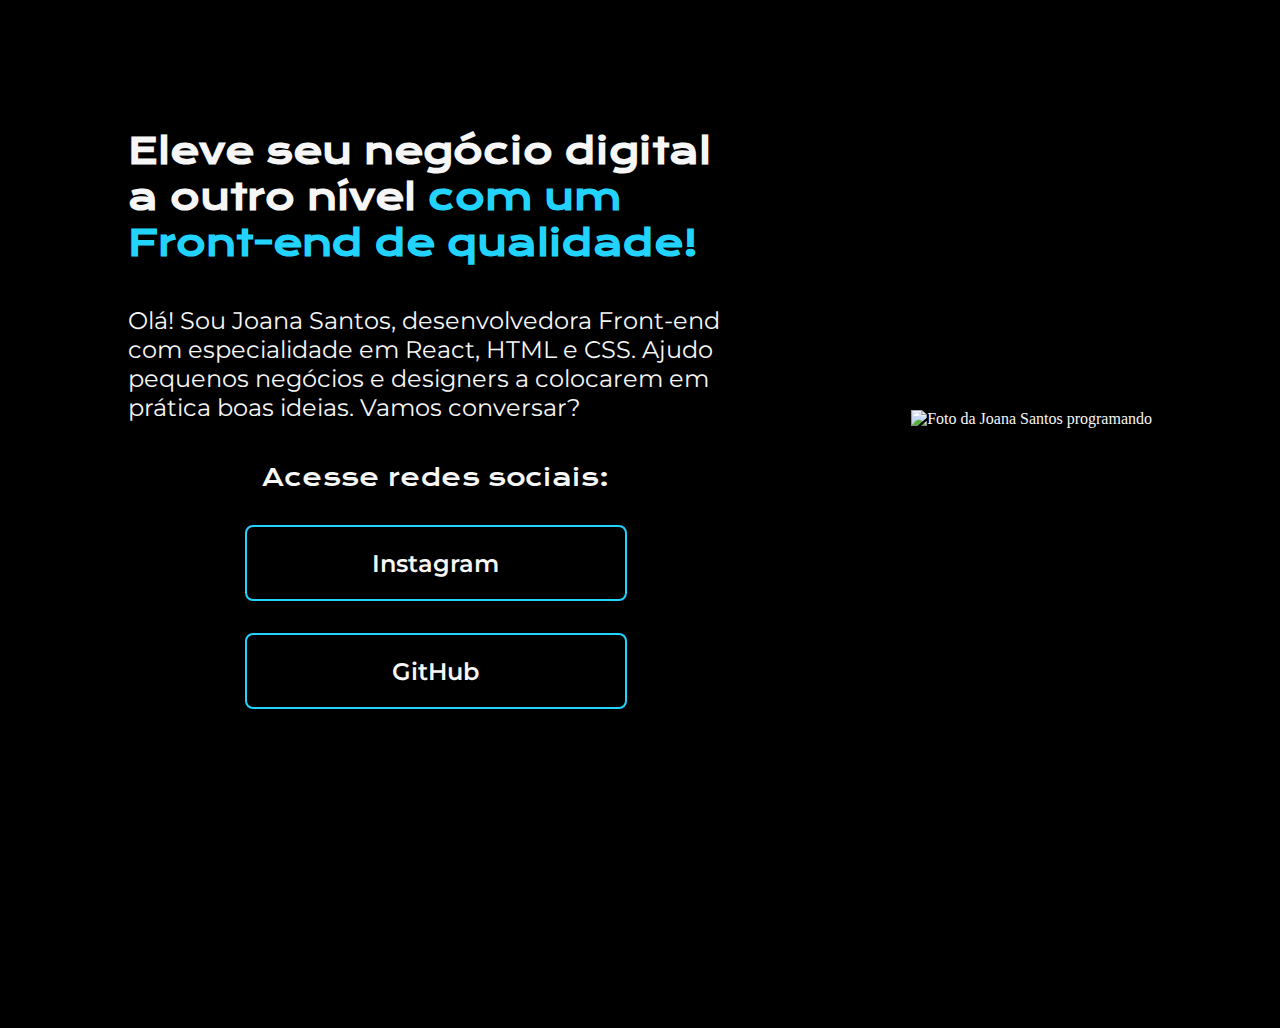
==== index.html @ d7564879 "colocado bordas nos links" ====
<!DOCTYPE html>
<html lang="pt-pt">
<head>
    <meta charset="UTF-8"> 
    <meta http-equiv="X-UA-Compatible" content="IE=edge">
    <meta name="viewport" content="width=device-width, initial-scale=1.0">

    <title>Portifolio</title>
    <link rel="stylesheet" href="style.css">
    <link href="https://fonts.googleapis.com/css2?family=Krona+One&family=Montserrat:ital@0;1&display=swap" rel="stylesheet">
    
</head>
<body>
    <header></header>
    <main class="apresentacao">
        <section class="apresentacao__conteudo">
            <h1 class="apresentacao__conteudo__titulo">Eleve seu negócio digital a outro nível
                <strong class="titulo-destaque">com um Front-end de qualidade!
                </strong></h1>
                <p class="apresentacao__conteudo__paragrafo">Olá! Sou Joana Santos, desenvolvedora
                Front-end com especialidade em React, HTML e
                CSS. Ajudo pequenos negócios e designers a
                colocarem em prática boas ideias. Vamos
                conversar?</p>
            <div class="apresentacao__links">
                <h2 class="apresentacao__links__titulo">Acesse redes sociais:</h2>
            <a class="apresentacao__links__link" href="https://instagram.com/rafaballerini">Instagram</a>
            <a class="apresentacao__links__link" href="https://github.com/guilhermeonrails">GitHub</a>
            </div>
            </section>
            <img src="imagem.png" alt="Foto da Joana Santos programando">
    </main>
    <footer></footer>
</body>
</html>
---- style.css ----
*{
    margin: 0;
    padding: 0;
}

body{
    height: 100vh;
    box-sizing: border-box;
    background-color: #000000;
    color: #F6F6F6;
}

.titulo-destaque{
    color: #22D4FD;
}
.apresentacao{
    margin: 10%;
    display: flex;
    align-items: center;
    justify-content: space-between;
}

.apresentacao__conteudo {
    width: 615px;
    display: flex;
    flex-direction: column;
    gap: 40px;
}

.apresentacao__conteudo__titulo {
    font-size: 36px;
    font-family: "Krona One", sans-serif;
}

.apresentacao__conteudo__paragrafo {
    font-size: 24px;
    font-family: "Montserrat", sans-serif;
}

.apresentacao__links {
    display: flex;
    flex-direction: column;
    justify-content: space-between;
    gap: 32px;
    align-items: center;
}

.apresentacao__links__titulo {
    font-family: "Krona One", sans-serif;
    font-weight: 400;
    font-size: 24px;
}

.apresentacao__links__link {
    /*background-color: #22D4FD;*/
    border: 2px solid #22D4FD;
    width: 378px;
    text-align: center;
    border-radius: 8px;
    font-size: 24px;
    padding: 21.5px 0;
    text-decoration: none;
    color: #f6f6f6;
    font-family: "Montserrat", sans-serif;
    font-weight: 600;
}
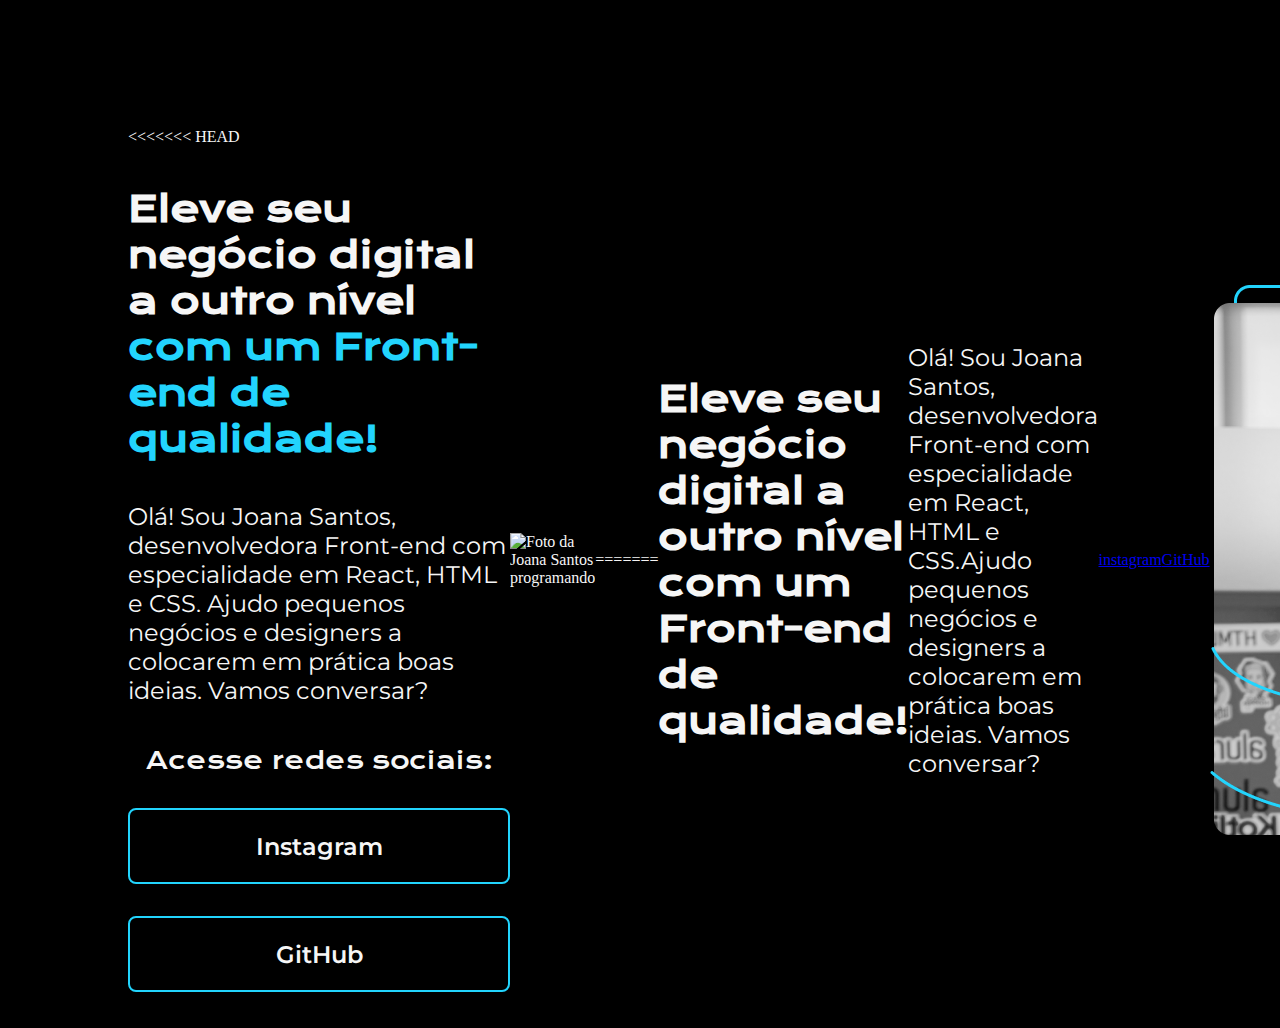
==== commit c4c95307: "teste" ====
--- a/index.html
+++ b/index.html
@@ -14,6 +14,7 @@
     <header></header>
     <main class="apresentacao">
         <section class="apresentacao__conteudo">
+<<<<<<< HEAD
             <h1 class="apresentacao__conteudo__titulo">Eleve seu negócio digital a outro nível
                 <strong class="titulo-destaque">com um Front-end de qualidade!
                 </strong></h1>
@@ -29,6 +30,15 @@
             </div>
             </section>
             <img src="imagem.png" alt="Foto da Joana Santos programando">
+=======
+            <h1 class="apresentacao__conteudo__titulo">Eleve seu negócio digital a outro nível <strong class="titulo-principal">com um Front-end de qualidade!</strong></h1>
+            <p class="apresentacao__conteudo__paragrafo">Olá! Sou Joana Santos, desenvolvedora Front-end com especialidade em React, HTML e CSS.Ajudo pequenos negócios e designers a colocarem em prática boas ideias. Vamos conversar?</p>
+            <a class="botao" href="https://instagram.com/RicardoCCossa">instagram</a>
+            <a class="botao" href="https://github.com/ricardo-cossa">GitHub</a>
+        </section>
+
+        <img src="img/Imagem.png" alt="Foto da Joana Santos programando">
+>>>>>>> 89479e9 (teste)
     </main>
     <footer></footer>
 </body>
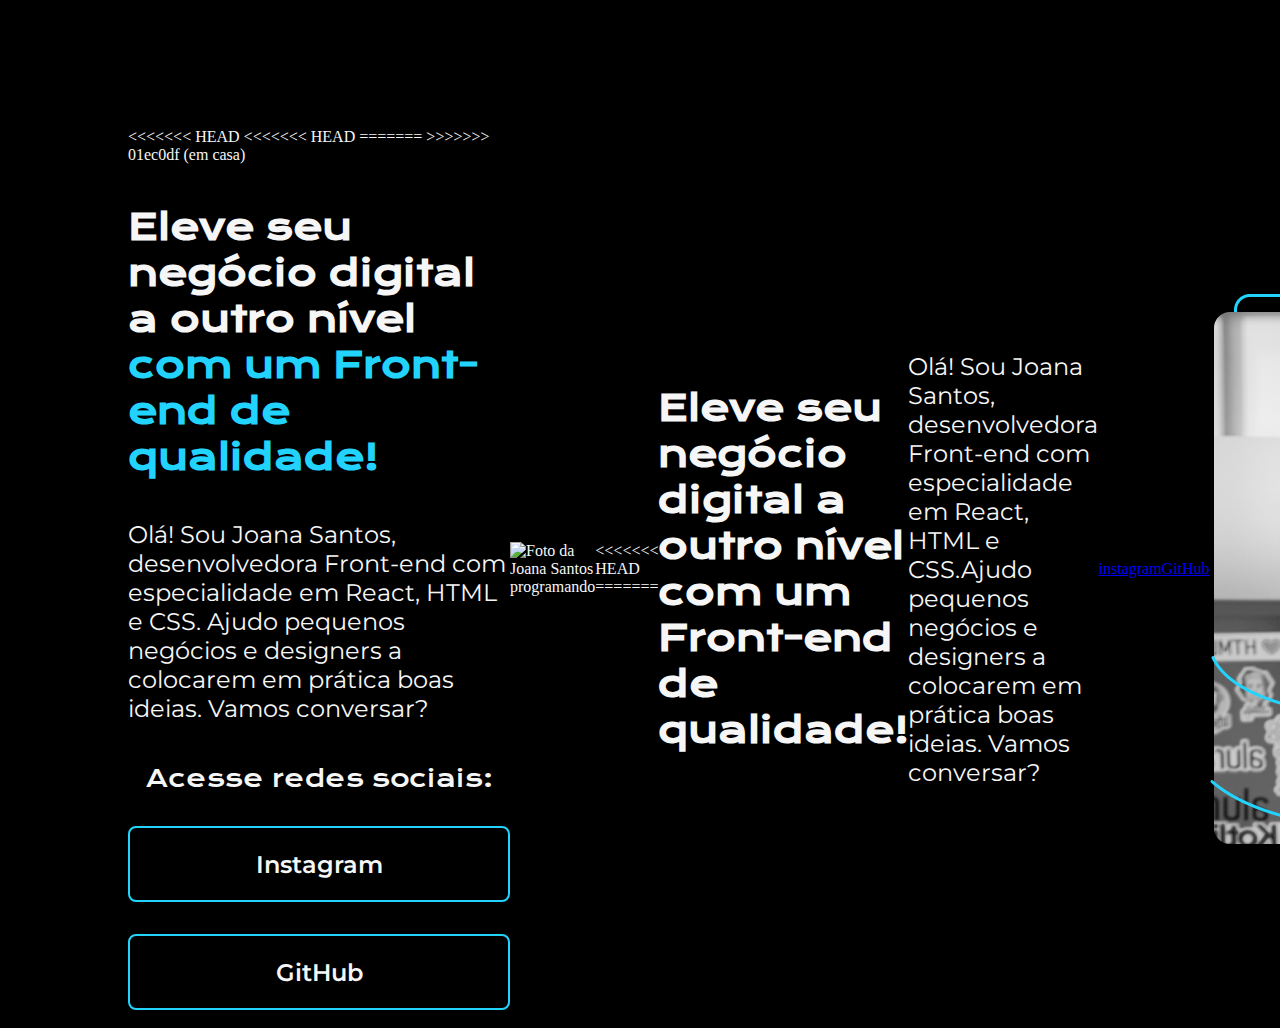
==== commit 3820d903: "em casa" ====
--- a/index.html
+++ b/index.html
@@ -15,6 +15,9 @@
     <main class="apresentacao">
         <section class="apresentacao__conteudo">
 <<<<<<< HEAD
+<<<<<<< HEAD
+=======
+>>>>>>> 01ec0df (em casa)
             <h1 class="apresentacao__conteudo__titulo">Eleve seu negócio digital a outro nível
                 <strong class="titulo-destaque">com um Front-end de qualidade!
                 </strong></h1>
@@ -30,6 +33,7 @@
             </div>
             </section>
             <img src="imagem.png" alt="Foto da Joana Santos programando">
+<<<<<<< HEAD
 =======
             <h1 class="apresentacao__conteudo__titulo">Eleve seu negócio digital a outro nível <strong class="titulo-principal">com um Front-end de qualidade!</strong></h1>
             <p class="apresentacao__conteudo__paragrafo">Olá! Sou Joana Santos, desenvolvedora Front-end com especialidade em React, HTML e CSS.Ajudo pequenos negócios e designers a colocarem em prática boas ideias. Vamos conversar?</p>
@@ -39,6 +43,8 @@
 
         <img src="img/Imagem.png" alt="Foto da Joana Santos programando">
 >>>>>>> 89479e9 (teste)
+=======
+>>>>>>> 01ec0df (em casa)
     </main>
     <footer></footer>
 </body>
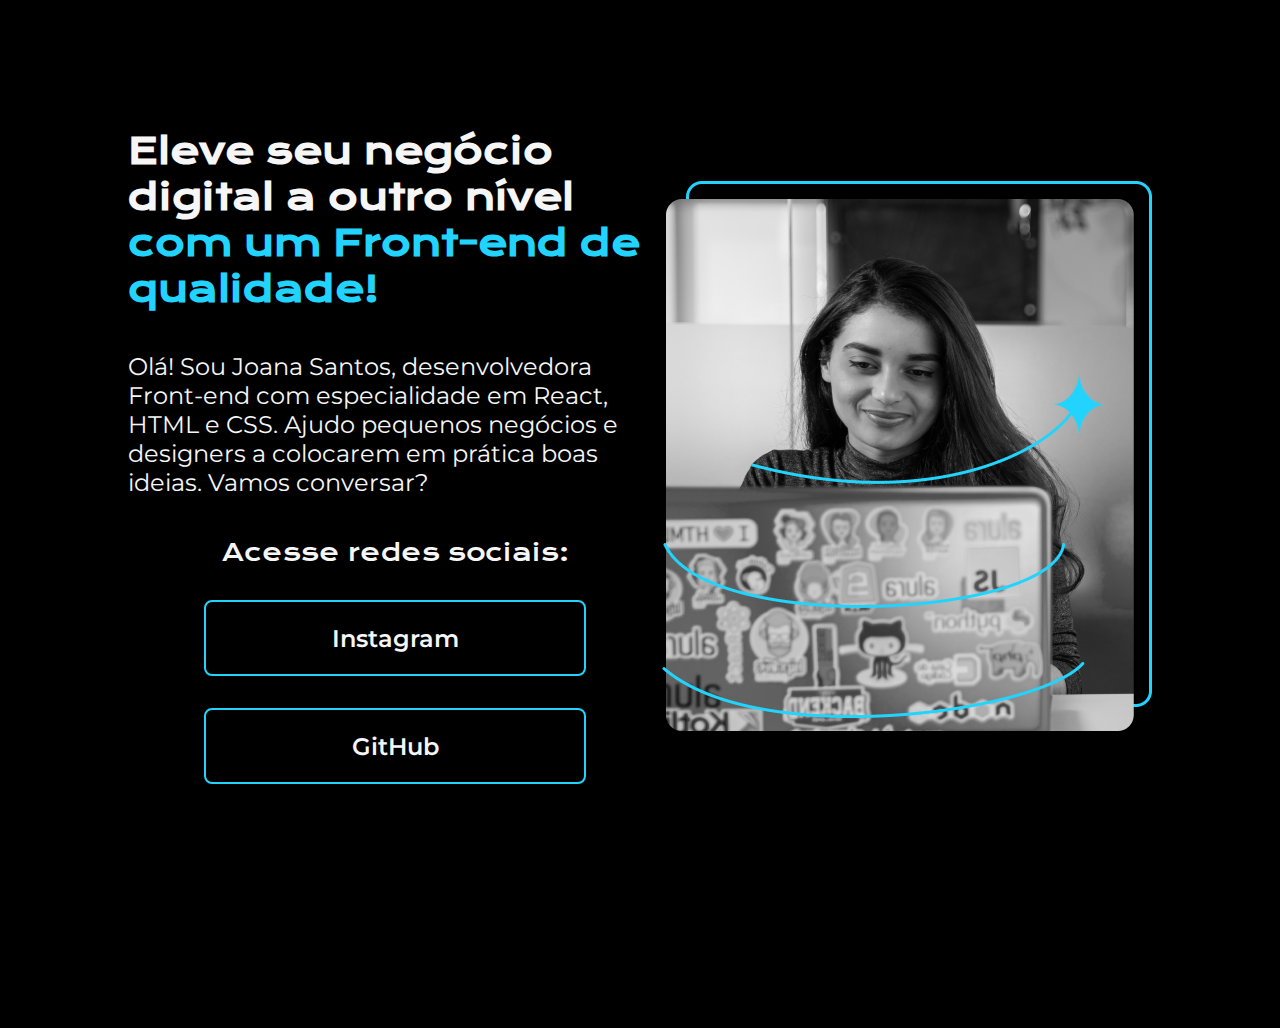
==== commit 1f4a0211: "resolvendo conflitos" ====
--- a/index.html
+++ b/index.html
@@ -14,10 +14,6 @@
     <header></header>
     <main class="apresentacao">
         <section class="apresentacao__conteudo">
-<<<<<<< HEAD
-<<<<<<< HEAD
-=======
->>>>>>> 01ec0df (em casa)
             <h1 class="apresentacao__conteudo__titulo">Eleve seu negócio digital a outro nível
                 <strong class="titulo-destaque">com um Front-end de qualidade!
                 </strong></h1>
@@ -32,19 +28,7 @@
             <a class="apresentacao__links__link" href="https://github.com/guilhermeonrails">GitHub</a>
             </div>
             </section>
-            <img src="imagem.png" alt="Foto da Joana Santos programando">
-<<<<<<< HEAD
-=======
-            <h1 class="apresentacao__conteudo__titulo">Eleve seu negócio digital a outro nível <strong class="titulo-principal">com um Front-end de qualidade!</strong></h1>
-            <p class="apresentacao__conteudo__paragrafo">Olá! Sou Joana Santos, desenvolvedora Front-end com especialidade em React, HTML e CSS.Ajudo pequenos negócios e designers a colocarem em prática boas ideias. Vamos conversar?</p>
-            <a class="botao" href="https://instagram.com/RicardoCCossa">instagram</a>
-            <a class="botao" href="https://github.com/ricardo-cossa">GitHub</a>
-        </section>
-
-        <img src="img/Imagem.png" alt="Foto da Joana Santos programando">
->>>>>>> 89479e9 (teste)
-=======
->>>>>>> 01ec0df (em casa)
+            <img src="./assets/Imagem.png" alt="Foto da Joana Santos programando">
     </main>
     <footer></footer>
 </body>
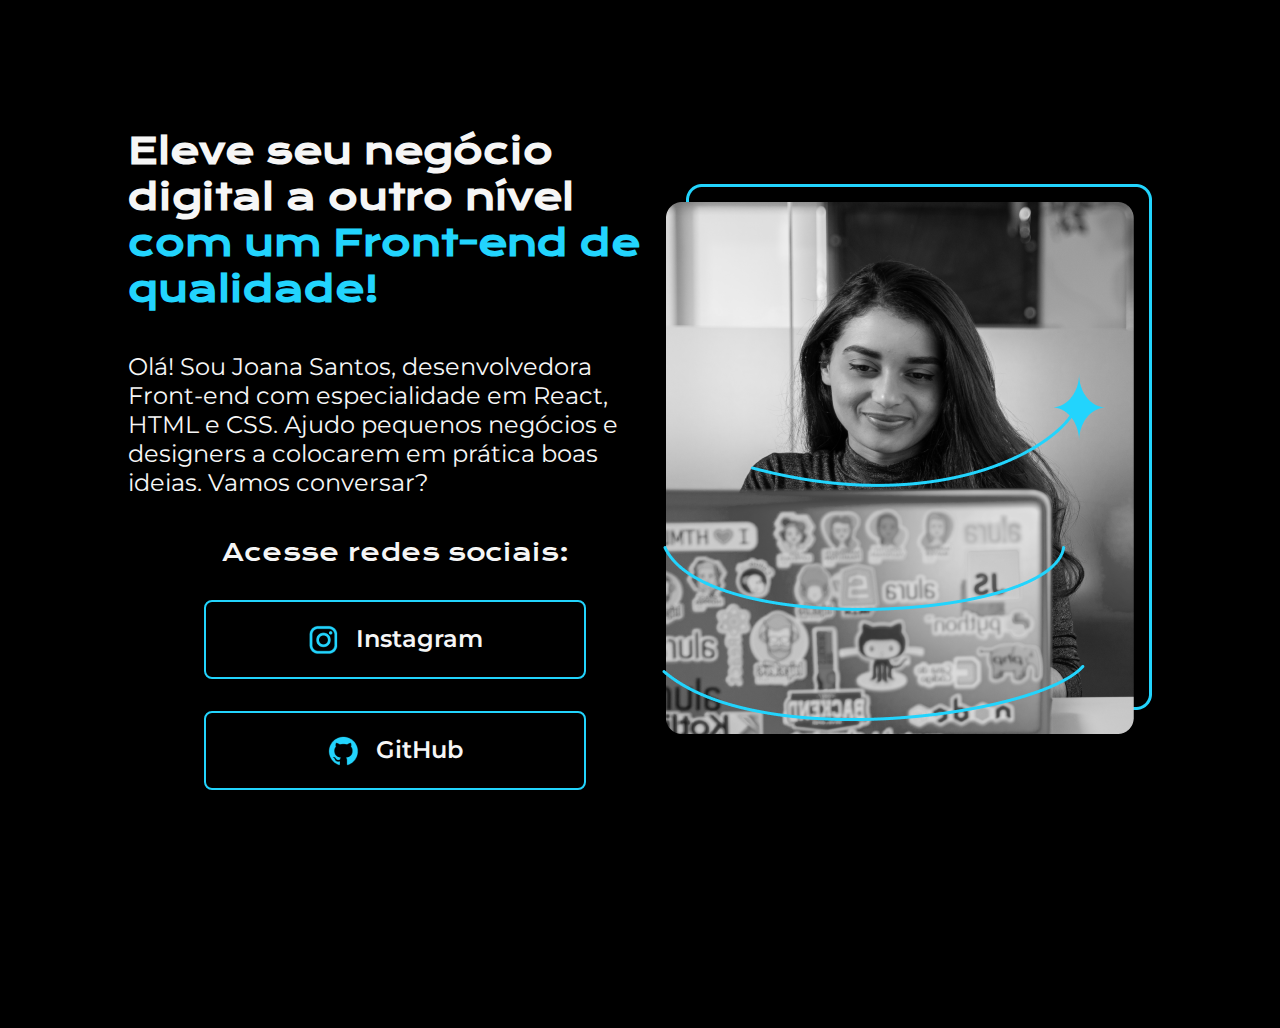
==== commit 1ee315b5: "usando gap" ====
--- a/index.html
+++ b/index.html
@@ -6,7 +6,7 @@
     <meta name="viewport" content="width=device-width, initial-scale=1.0">
 
     <title>Portifolio</title>
-    <link rel="stylesheet" href="style.css">
+    <link rel="stylesheet" href="css/style.css">
     <link href="https://fonts.googleapis.com/css2?family=Krona+One&family=Montserrat:ital@0;1&display=swap" rel="stylesheet">
     
 </head>
@@ -24,8 +24,14 @@
                 conversar?</p>
             <div class="apresentacao__links">
                 <h2 class="apresentacao__links__titulo">Acesse redes sociais:</h2>
-            <a class="apresentacao__links__link" href="https://instagram.com/rafaballerini">Instagram</a>
-            <a class="apresentacao__links__link" href="https://github.com/guilhermeonrails">GitHub</a>
+            <a class="apresentacao__links__link" href="https://instagram.com/rafaballerini">
+                <img src="./assets/instagram.png" alt="instagram">
+                Instagram
+            </a>
+            <a class="apresentacao__links__link" href="https://github.com/guilhermeonrails">
+                <img src="./assets/github.png" alt="GitHub">
+                GitHub
+            </a>
             </div>
             </section>
             <img src="./assets/Imagem.png" alt="Foto da Joana Santos programando">
--- a/css/style.css
+++ b/css/style.css
@@ -0,0 +1,73 @@
+*{
+    margin: 0;
+    padding: 0;
+}
+
+body{
+    height: 100vh;
+    box-sizing: border-box;
+    background-color: #000000;
+    color: #F6F6F6;
+}
+
+.titulo-destaque{
+    color: #22D4FD;
+}
+.apresentacao{
+    margin: 10%;
+    display: flex;
+    align-items: center;
+    justify-content: space-between;
+}
+
+.apresentacao__conteudo {
+    width: 615px;
+    display: flex;
+    flex-direction: column;
+    gap: 40px;
+}
+
+.apresentacao__conteudo__titulo {
+    font-size: 36px;
+    font-family: "Krona One", sans-serif;
+}
+
+.apresentacao__conteudo__paragrafo {
+    font-size: 24px;
+    font-family: "Montserrat", sans-serif;
+}
+
+.apresentacao__links {
+    display: flex;
+    flex-direction: column;
+    justify-content: space-between;
+    gap: 32px;
+    align-items: center;
+}
+
+.apresentacao__links__titulo {
+    font-family: "Krona One", sans-serif;
+    font-weight: 400;
+    font-size: 24px;
+}
+
+.apresentacao__links__link {
+    /*background-color: #22D4FD;*/
+    display: flex;
+    justify-content: center;
+    gap: 16px;
+    border: 2px solid #22D4FD;
+    width: 378px;
+    text-align: center;
+    border-radius: 8px;
+    font-size: 24px;
+    padding: 21.5px 0;
+    text-decoration: none;
+    color: #f6f6f6;
+    font-family: "Montserrat", sans-serif;
+    font-weight: 600;
+}
+
+.apresentacao__links__link:hover {
+    background-color: #272727;
+}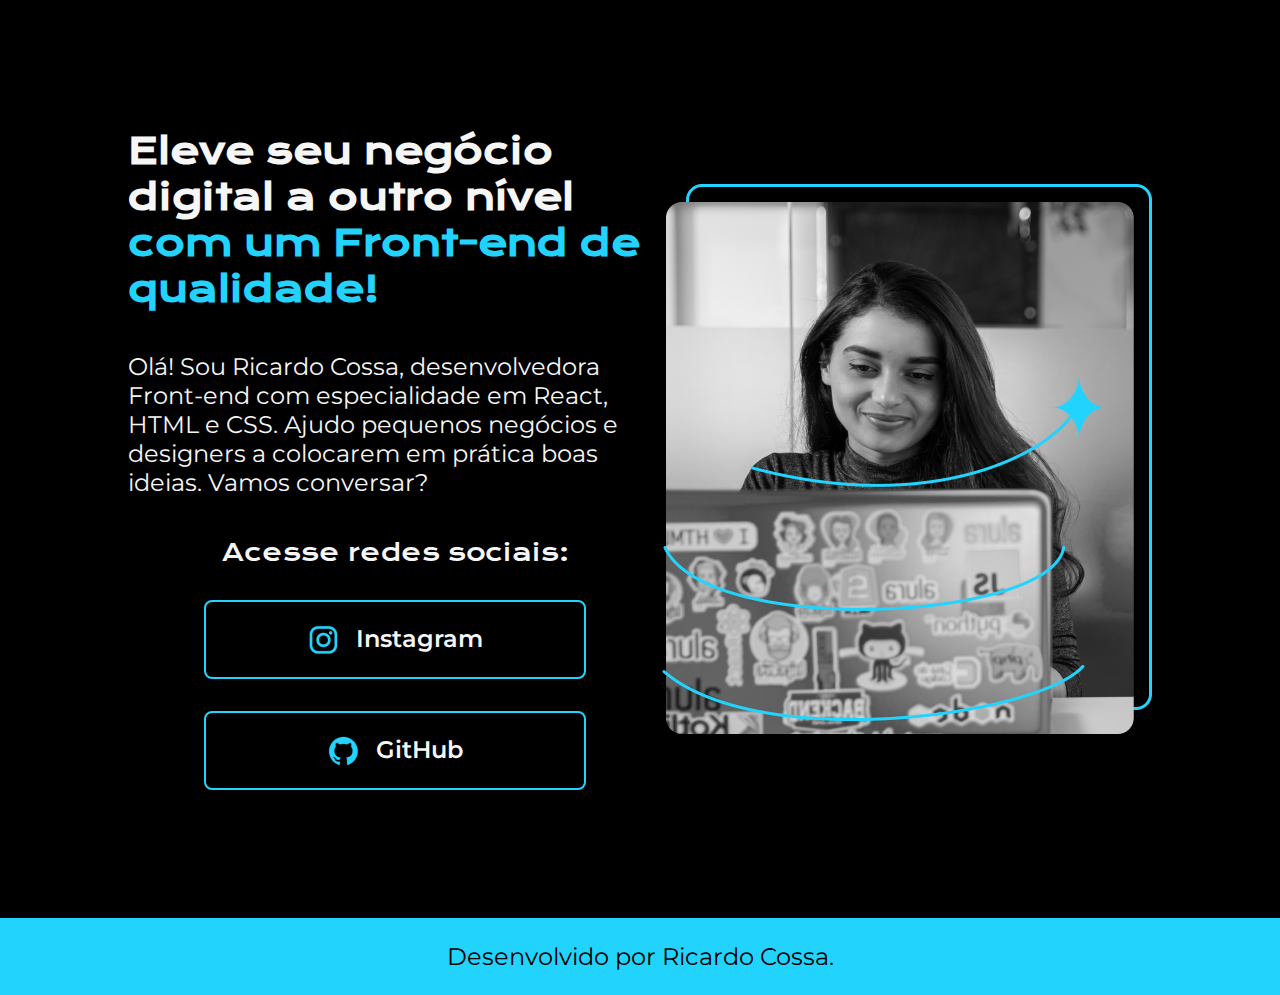
==== commit 3ba282fd: "rodape" ====
--- a/index.html
+++ b/index.html
@@ -17,7 +17,7 @@
             <h1 class="apresentacao__conteudo__titulo">Eleve seu negócio digital a outro nível
                 <strong class="titulo-destaque">com um Front-end de qualidade!
                 </strong></h1>
-                <p class="apresentacao__conteudo__paragrafo">Olá! Sou Joana Santos, desenvolvedora
+                <p class="apresentacao__conteudo__paragrafo">Olá! Sou Ricardo Cossa, desenvolvedora
                 Front-end com especialidade em React, HTML e
                 CSS. Ajudo pequenos negócios e designers a
                 colocarem em prática boas ideias. Vamos
@@ -36,6 +36,8 @@
             </section>
             <img src="./assets/Imagem.png" alt="Foto da Joana Santos programando">
     </main>
-    <footer></footer>
+    <footer class="rodape">
+        <p>Desenvolvido por Ricardo Cossa.</p>
+    </footer>
 </body>
 </html>--- a/css/style.css
+++ b/css/style.css
@@ -4,7 +4,7 @@
 }
 
 body{
-    height: 100vh;
+   /* height: 100vh; */
     box-sizing: border-box;
     background-color: #000000;
     color: #F6F6F6;
@@ -13,6 +13,7 @@
 .titulo-destaque{
     color: #22D4FD;
 }
+
 .apresentacao{
     margin: 10%;
     display: flex;
@@ -70,4 +71,14 @@
 
 .apresentacao__links__link:hover {
     background-color: #272727;
+}
+
+.rodape {
+    color: #000000;
+    background-color: #22D4FD;
+    text-align: center;
+    padding: 24px;
+    font-family: "Montserrat", sans-serif;
+    font-weight: 400;
+    font-size: 24px;
 }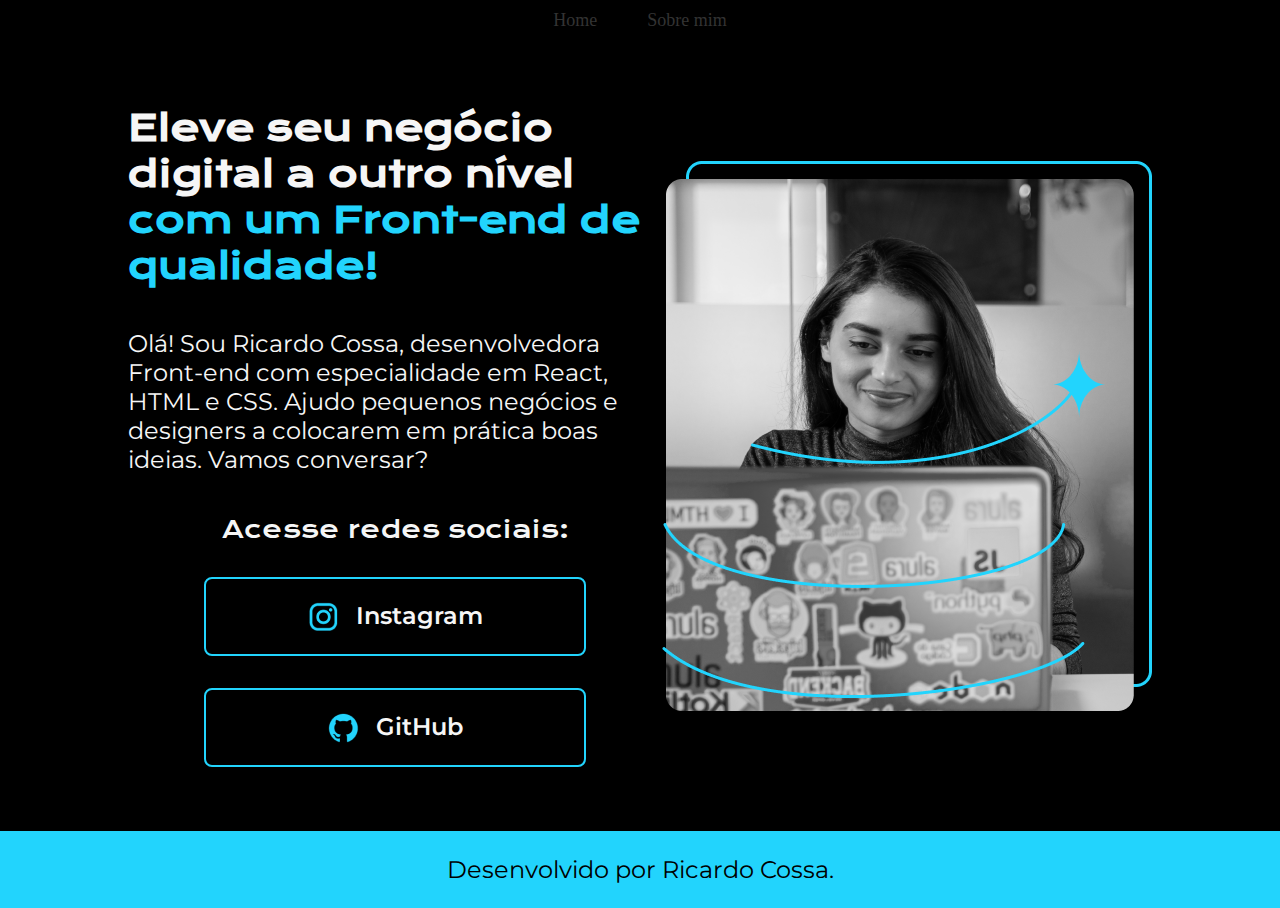
==== commit c55d24db: "cabecalho" ====
--- a/index.html
+++ b/index.html
@@ -11,7 +11,12 @@
     
 </head>
 <body>
-    <header></header>
+    <header class="cabecalho">
+        <nav class="cabecalho__menu">
+            <a class="cabecalho__menu__link" href="index.html">Home</a>
+            <a class="cabecalho__menu__link" href="sobre.html">Sobre mim</a>
+        </nav>
+    </header>
     <main class="apresentacao">
         <section class="apresentacao__conteudo">
             <h1 class="apresentacao__conteudo__titulo">Eleve seu negócio digital a outro nível
--- a/css/style.css
+++ b/css/style.css
@@ -10,12 +10,30 @@
     color: #F6F6F6;
 }
 
+.cabecalho__menu__link {
+    font-size: 18px;
+    color: #333;
+    margin: 0 10px;
+    padding: 10px 15px;
+    text-decoration: none;
+}
+
+.cabecalho__menu__link:hover {
+    color: #007bff;
+}
+
+.cabecalho__menu {
+    display: flex;
+    justify-content: center;
+    align-items: center;
+}
 .titulo-destaque{
     color: #22D4FD;
 }
 
 .apresentacao{
-    margin: 10%;
+    /* margin: 10%; */
+    padding: 5% 10%;
     display: flex;
     align-items: center;
     justify-content: space-between;
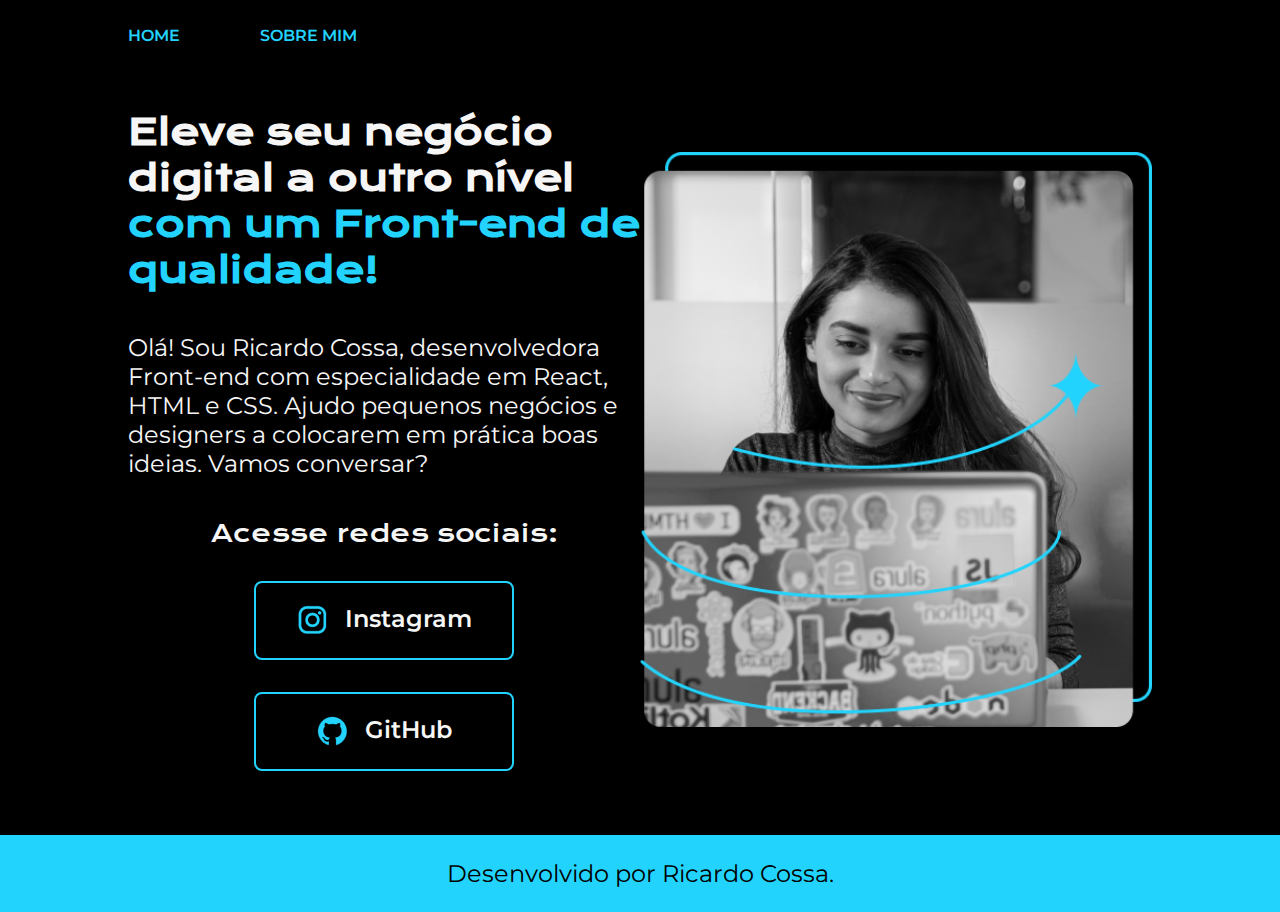
==== commit 498a1b6e: "responsividade" ====
--- a/index.html
+++ b/index.html
@@ -39,7 +39,7 @@
             </a>
             </div>
             </section>
-            <img src="./assets/Imagem.png" alt="Foto da Joana Santos programando">
+            <img class="apresentacao__imagem" src="./assets/Imagem.png" alt="Foto da Joana Santos programando">
     </main>
     <footer class="rodape">
         <p>Desenvolvido por Ricardo Cossa.</p>
--- a/css/style.css
+++ b/css/style.css
@@ -1,6 +1,24 @@
 *{
     margin: 0;
     padding: 0;
+}
+
+.cabecalho {
+    padding: 2% 0% 0% 10%;
+}
+
+.cabecalho__menu {
+    display: flex;
+    gap: 80px;
+}
+
+.cabecalho__menu__link {
+    font-family: "Montserrat", sans-serif;
+    font-weight: 600;
+    
+    color: #22D4FD;
+    text-decoration: none;
+    text-transform: uppercase;
 }
 
 body{
@@ -10,23 +28,7 @@
     color: #F6F6F6;
 }
 
-.cabecalho__menu__link {
-    font-size: 18px;
-    color: #333;
-    margin: 0 10px;
-    padding: 10px 15px;
-    text-decoration: none;
-}
 
-.cabecalho__menu__link:hover {
-    color: #007bff;
-}
-
-.cabecalho__menu {
-    display: flex;
-    justify-content: center;
-    align-items: center;
-}
 .titulo-destaque{
     color: #22D4FD;
 }
@@ -40,19 +42,19 @@
 }
 
 .apresentacao__conteudo {
-    width: 615px;
+    width: 50%;
     display: flex;
     flex-direction: column;
     gap: 40px;
 }
 
 .apresentacao__conteudo__titulo {
-    font-size: 36px;
+    font-size: 2.25rem;
     font-family: "Krona One", sans-serif;
 }
 
 .apresentacao__conteudo__paragrafo {
-    font-size: 24px;
+    font-size: 1.5rem;
     font-family: "Montserrat", sans-serif;
 }
 
@@ -67,7 +69,7 @@
 .apresentacao__links__titulo {
     font-family: "Krona One", sans-serif;
     font-weight: 400;
-    font-size: 24px;
+    font-size: 1.5rem;
 }
 
 .apresentacao__links__link {
@@ -76,10 +78,10 @@
     justify-content: center;
     gap: 16px;
     border: 2px solid #22D4FD;
-    width: 378px;
+    width: 50%;
     text-align: center;
     border-radius: 8px;
-    font-size: 24px;
+    font-size: 1.5rem;
     padding: 21.5px 0;
     text-decoration: none;
     color: #f6f6f6;
@@ -91,6 +93,10 @@
     background-color: #272727;
 }
 
+.apresentacao__imagem {
+    width: 50%;
+}
+
 .rodape {
     color: #000000;
     background-color: #22D4FD;
@@ -98,5 +104,5 @@
     padding: 24px;
     font-family: "Montserrat", sans-serif;
     font-weight: 400;
-    font-size: 24px;
+    font-size: 1.5rem;
 }